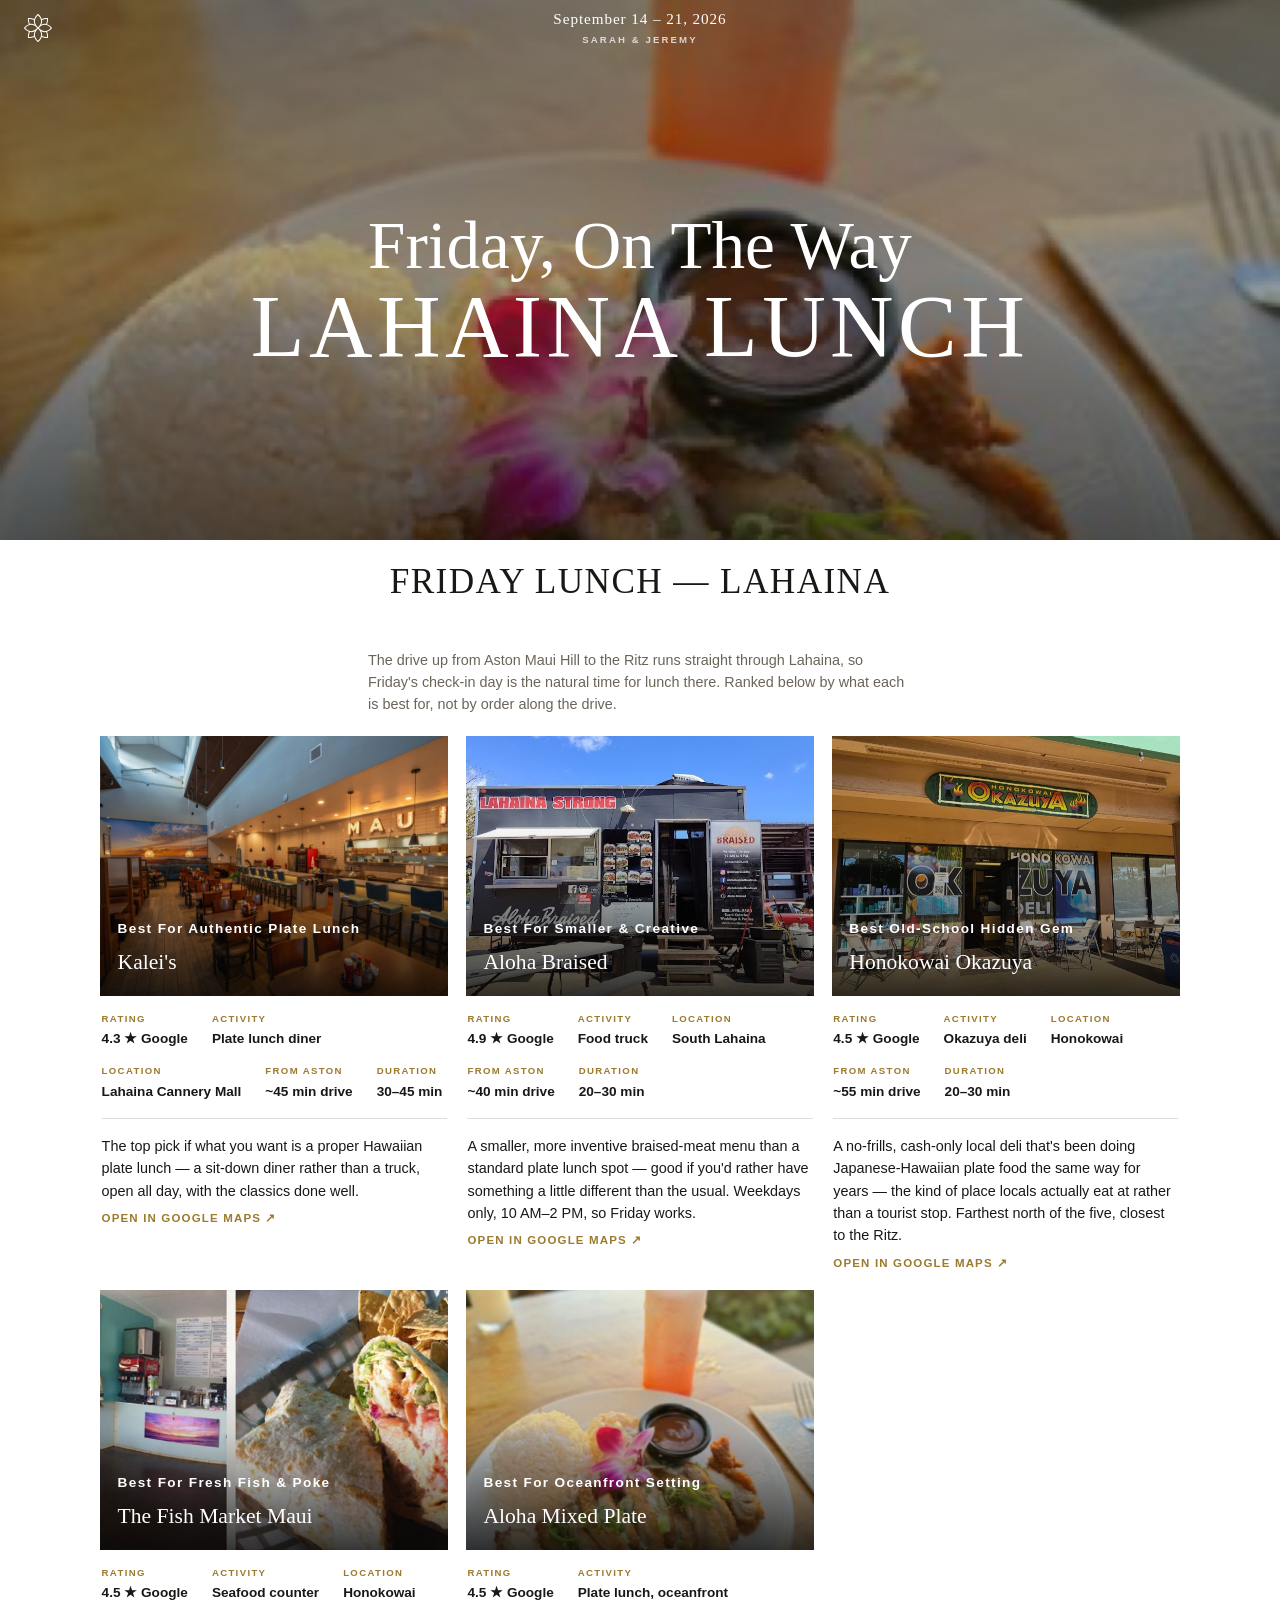
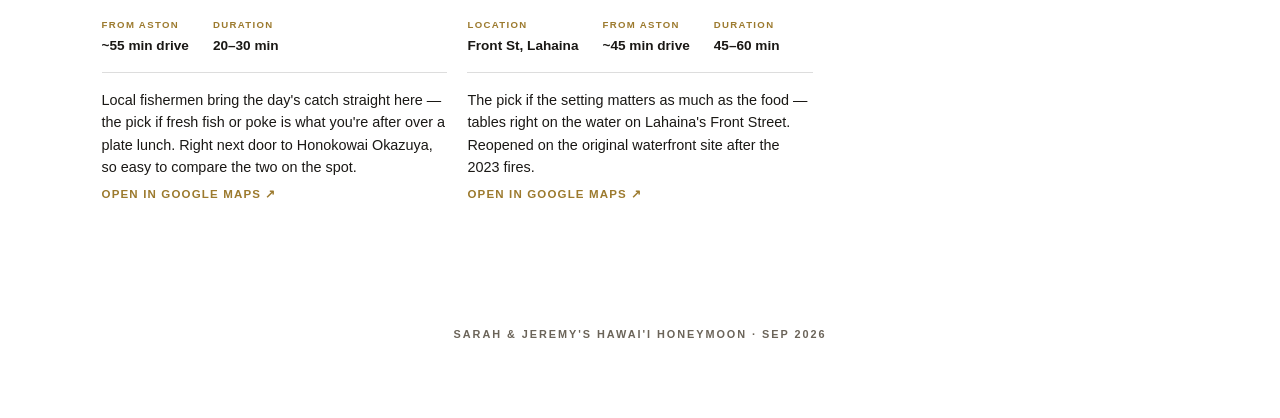
==== lahaina.html @ 20b5ded7 "Move Kapalua to the last nav menu position" ====
<!DOCTYPE html>
<html lang="en">
<head>
<meta charset="UTF-8">
<meta name="viewport" content="width=device-width, initial-scale=1.0">
<title>Friday Lunch — Lahaina — Sarah &amp; Jeremy's Honeymoon</title>
<link rel="stylesheet" href="style.css">
</head>
<body>

<a class="skip-link" href="#lahaina-lunch">Skip to lunch options</a>

<header class="site-nav" id="site-nav">
  <div class="nav-inner">
    <button class="nav-menu-toggle" id="menu-toggle" aria-label="Open menu" aria-expanded="false" aria-controls="site-menu">
      <svg class="nav-flower-icon" viewBox="0 0 80 80" width="28" height="28" aria-hidden="true" focusable="false">
        <path fill="currentColor" d="M14.15 50.69C10.48 58.26 11.25 67.01 11.29 67.4C11.35 68.08 11.9 68.63 12.58 68.69C12.7 68.7 13.61 68.78 15.04 68.78C18.25 68.78 24.05 68.35 29.29 65.81C32.03 73.73 38.73 79.36 39.08 79.66C39.34 79.88 39.67 79.99 39.99 79.99C40.31 79.99 40.64 79.88 40.9 79.66C41.25 79.37 47.95 73.73 50.69 65.81C55.93 68.35 61.73 68.78 64.94 68.78C66.36 68.78 67.28 68.7 67.4 68.69C68.09 68.63 68.63 68.08 68.69 67.4C68.73 67.01 69.5 58.26 65.83 50.69C73.73 47.94 79.36 41.26 79.66 40.91C80.1 40.38 80.1 39.61 79.66 39.08C79.37 38.72 73.74 32.04 65.83 29.3C69.49 21.73 68.73 12.98 68.69 12.59C68.63 11.91 68.08 11.36 67.4 11.3C67.01 11.27 58.26 10.5 50.69 14.16C47.94 6.25 41.26 0.63 40.91 0.33C40.38 -0.11 39.61 -0.11 39.08 0.33C38.73 0.62 32.04 6.25 29.3 14.16C21.73 10.5 12.98 11.26 12.59 11.3C11.9 11.36 11.36 11.91 11.3 12.59C11.26 12.98 10.49 21.73 14.16 29.3C6.26 32.05 0.63 38.73 0.33 39.08C-0.11 39.61 -0.11 40.38 0.33 40.91C0.61 41.26 6.24 47.94 14.15 50.69ZM28.12 59.27C28.12 60.55 28.27 61.8 28.52 63.02C23.14 65.8 16.72 65.97 14.08 65.9C14.01 63.26 14.18 56.86 16.97 51.47C18.18 51.72 19.43 51.87 20.71 51.87C24.44 51.87 27.89 50.7 30.87 49.13C29.29 52.09 28.12 55.55 28.12 59.27ZM39.99 76.62C37.53 74.28 30.98 67.3 30.98 59.27C30.98 53.17 34.76 47.67 37.65 44.36C38.62 43.5 39.41 42.72 39.98 42.12C40.55 42.72 41.35 43.5 42.31 44.36C45.2 47.67 48.98 53.16 48.98 59.27C49 67.3 42.45 74.29 39.99 76.62ZM65.9 65.9C63.27 65.97 56.85 65.79 51.47 63.02C51.72 61.81 51.87 60.56 51.87 59.27C51.87 55.54 50.7 52.09 49.13 49.12C52.11 50.69 55.56 51.86 59.28 51.86C60.56 51.86 61.81 51.71 63.02 51.46C65.79 56.85 65.97 63.26 65.9 65.9ZM76.62 39.99C74.28 42.45 67.3 49 59.27 49C53.17 49 47.67 45.22 44.36 42.32C43.51 41.36 42.73 40.56 42.12 39.99C42.72 39.42 43.5 38.62 44.36 37.66C47.67 34.77 53.17 30.98 59.27 30.98C67.31 30.98 74.29 37.53 76.62 39.99ZM51.86 20.71C51.86 19.43 51.71 18.18 51.46 16.97C56.84 14.19 63.26 14.02 65.89 14.09C65.96 16.73 65.78 23.14 63.01 28.52C61.8 28.27 60.55 28.12 59.27 28.12C55.54 28.12 52.09 29.29 49.12 30.86C50.69 27.88 51.86 24.43 51.86 20.71ZM39.99 3.36C42.45 5.7 49 12.68 49 20.71C49 26.81 45.22 32.3 42.33 35.62C41.36 36.48 40.57 37.26 40 37.86C39.43 37.26 38.63 36.48 37.67 35.62C34.78 32.31 31 26.82 31 20.71C30.98 12.67 37.53 5.69 39.99 3.36ZM14.08 14.08C16.73 14.01 23.13 14.19 28.51 16.96C28.26 18.17 28.11 19.42 28.11 20.7C28.11 24.43 29.28 27.88 30.85 30.85C27.87 29.28 24.42 28.11 20.69 28.11C19.41 28.11 18.16 28.26 16.95 28.51C14.19 23.13 14.01 16.72 14.08 14.08ZM20.71 30.98C26.81 30.98 32.31 34.76 35.62 37.65C36.48 38.62 37.26 39.41 37.86 39.98C37.25 40.56 36.46 41.37 35.59 42.35C32.28 45.24 26.81 48.99 20.71 48.99C12.68 48.99 5.69 42.44 3.36 39.98C5.69 37.53 12.67 30.98 20.71 30.98Z"/>
      </svg>
    </button>
    <a class="nav-wordmark" href="#top">
      <span class="nav-wordmark-full">
        <span class="nav-wordmark-top">September 14 – 21, 2026</span>
        <span class="nav-wordmark-bottom">Sarah &amp; Jeremy</span>
      </span>
      <span class="nav-wordmark-compact">S &amp; J</span>
    </a>
  </div>
</header>

<div class="site-menu" id="site-menu" aria-hidden="true">
  <button class="site-menu-close" id="menu-close" aria-label="Close menu">&times;</button>
  <nav class="site-menu-list">
    <a href="index.html">Itinerary</a>
    <a href="volcanoes.html">Hawaiʻi Volcanoes</a>
    <a href="maui.html">South Maui</a>
    <a href="lahaina.html" class="is-current">Lahaina Lunch</a>
    <a href="ritz.html">Kapalua</a>
  </nav>
</div>

<section class="page-hero bg-food-alohamixedplate" id="top">
  <div class="page-hero-content">
    <p class="hero-subtitle">Friday, On The Way</p>
    <h1 class="hero-title">Lahaina Lunch</h1>
  </div>
</section>

<main class="timeline">

  <section id="lahaina-lunch">
    <h2 class="section-title">Friday Lunch — Lahaina</h2>
    <p class="map-note">The drive up from Aston Maui Hill to the Ritz runs straight through Lahaina, so Friday's check-in day is the natural time for lunch there. Ranked below by what each is best for, not by order along the drive.</p>

    <div class="events">

      <article class="event">
        <div class="event-photo bg-food-kaleis">
          <span class="event-time">Best For Authentic Plate Lunch</span>
          <h3>Kalei's</h3>
        </div>
        <div class="event-details">
          <div class="event-specs">
            <div class="event-spec"><span class="event-spec-label">Rating</span><span class="event-spec-value">4.3 ★ Google</span></div>
            <div class="event-spec"><span class="event-spec-label">Activity</span><span class="event-spec-value">Plate lunch diner</span></div>
            <div class="event-spec"><span class="event-spec-label">Location</span><span class="event-spec-value">Lahaina Cannery Mall</span></div>
            <div class="event-spec"><span class="event-spec-label">From Aston</span><span class="event-spec-value">~45 min drive</span></div>
            <div class="event-spec"><span class="event-spec-label">Duration</span><span class="event-spec-value">30–45 min</span></div>
          </div>
          <p class="meta">The top pick if what you want is a proper Hawaiian plate lunch — a sit-down diner rather than a truck, open all day, with the classics done well.</p>
          <a class="map-link" href="https://www.google.com/maps/search/?api=1&query=Kalei%27s+Lahaina+Cannery+Mall" target="_blank" rel="noopener">Open in Google Maps ↗</a>
        </div>
      </article>

      <article class="event">
        <div class="event-photo bg-food-alohabraised">
          <span class="event-time">Best For Smaller &amp; Creative</span>
          <h3>Aloha Braised</h3>
        </div>
        <div class="event-details">
          <div class="event-specs">
            <div class="event-spec"><span class="event-spec-label">Rating</span><span class="event-spec-value">4.9 ★ Google</span></div>
            <div class="event-spec"><span class="event-spec-label">Activity</span><span class="event-spec-value">Food truck</span></div>
            <div class="event-spec"><span class="event-spec-label">Location</span><span class="event-spec-value">South Lahaina</span></div>
            <div class="event-spec"><span class="event-spec-label">From Aston</span><span class="event-spec-value">~40 min drive</span></div>
            <div class="event-spec"><span class="event-spec-label">Duration</span><span class="event-spec-value">20–30 min</span></div>
          </div>
          <p class="meta">A smaller, more inventive braised-meat menu than a standard plate lunch spot — good if you'd rather have something a little different than the usual. Weekdays only, 10 AM–2 PM, so Friday works.</p>
          <a class="map-link" href="https://www.google.com/maps/search/?api=1&query=Aloha+Braised+Food+Truck+Lahaina" target="_blank" rel="noopener">Open in Google Maps ↗</a>
        </div>
      </article>

      <article class="event">
        <div class="event-photo bg-food-okazuya">
          <span class="event-time">Best Old-School Hidden Gem</span>
          <h3>Honokowai Okazuya</h3>
        </div>
        <div class="event-details">
          <div class="event-specs">
            <div class="event-spec"><span class="event-spec-label">Rating</span><span class="event-spec-value">4.5 ★ Google</span></div>
            <div class="event-spec"><span class="event-spec-label">Activity</span><span class="event-spec-value">Okazuya deli</span></div>
            <div class="event-spec"><span class="event-spec-label">Location</span><span class="event-spec-value">Honokowai</span></div>
            <div class="event-spec"><span class="event-spec-label">From Aston</span><span class="event-spec-value">~55 min drive</span></div>
            <div class="event-spec"><span class="event-spec-label">Duration</span><span class="event-spec-value">20–30 min</span></div>
          </div>
          <p class="meta">A no-frills, cash-only local deli that's been doing Japanese-Hawaiian plate food the same way for years — the kind of place locals actually eat at rather than a tourist stop. Farthest north of the five, closest to the Ritz.</p>
          <a class="map-link" href="https://www.google.com/maps/search/?api=1&query=Honokowai+Okazuya+Deli" target="_blank" rel="noopener">Open in Google Maps ↗</a>
        </div>
      </article>

      <article class="event">
        <div class="event-photo bg-food-fishmarketmaui">
          <span class="event-time">Best For Fresh Fish &amp; Poke</span>
          <h3>The Fish Market Maui</h3>
        </div>
        <div class="event-details">
          <div class="event-specs">
            <div class="event-spec"><span class="event-spec-label">Rating</span><span class="event-spec-value">4.5 ★ Google</span></div>
            <div class="event-spec"><span class="event-spec-label">Activity</span><span class="event-spec-value">Seafood counter</span></div>
            <div class="event-spec"><span class="event-spec-label">Location</span><span class="event-spec-value">Honokowai</span></div>
            <div class="event-spec"><span class="event-spec-label">From Aston</span><span class="event-spec-value">~55 min drive</span></div>
            <div class="event-spec"><span class="event-spec-label">Duration</span><span class="event-spec-value">20–30 min</span></div>
          </div>
          <p class="meta">Local fishermen bring the day's catch straight here — the pick if fresh fish or poke is what you're after over a plate lunch. Right next door to Honokowai Okazuya, so easy to compare the two on the spot.</p>
          <a class="map-link" href="https://www.google.com/maps/search/?api=1&query=The+Fish+Market+Maui+Honokowai" target="_blank" rel="noopener">Open in Google Maps ↗</a>
        </div>
      </article>

      <article class="event">
        <div class="event-photo bg-food-alohamixedplate">
          <span class="event-time">Best For Oceanfront Setting</span>
          <h3>Aloha Mixed Plate</h3>
        </div>
        <div class="event-details">
          <div class="event-specs">
            <div class="event-spec"><span class="event-spec-label">Rating</span><span class="event-spec-value">4.5 ★ Google</span></div>
            <div class="event-spec"><span class="event-spec-label">Activity</span><span class="event-spec-value">Plate lunch, oceanfront</span></div>
            <div class="event-spec"><span class="event-spec-label">Location</span><span class="event-spec-value">Front St, Lahaina</span></div>
            <div class="event-spec"><span class="event-spec-label">From Aston</span><span class="event-spec-value">~45 min drive</span></div>
            <div class="event-spec"><span class="event-spec-label">Duration</span><span class="event-spec-value">45–60 min</span></div>
          </div>
          <p class="meta">The pick if the setting matters as much as the food — tables right on the water on Lahaina's Front Street. Reopened on the original waterfront site after the 2023 fires.</p>
          <a class="map-link" href="https://www.google.com/maps/search/?api=1&query=Aloha+Mixed+Plate+Lahaina" target="_blank" rel="noopener">Open in Google Maps ↗</a>
        </div>
      </article>

    </div>
  </section>

</main>

<footer>
  <p>Sarah &amp; Jeremy's Hawai'i honeymoon · Sep 2026</p>
</footer>

<script>
(function () {
  var toggle = document.getElementById('menu-toggle');
  var menu = document.getElementById('site-menu');
  var closeBtn = document.getElementById('menu-close');
  if (!toggle || !menu) return;

  function openMenu() {
    menu.classList.add('is-open');
    menu.setAttribute('aria-hidden', 'false');
    toggle.setAttribute('aria-expanded', 'true');
  }
  function closeMenu() {
    menu.classList.remove('is-open');
    menu.setAttribute('aria-hidden', 'true');
    toggle.setAttribute('aria-expanded', 'false');
  }

  toggle.addEventListener('click', openMenu);
  if (closeBtn) closeBtn.addEventListener('click', closeMenu);
  menu.addEventListener('click', function (e) {
    if (e.target === menu) closeMenu();
  });
  document.addEventListener('keydown', function (e) {
    if (e.key === 'Escape') closeMenu();
  });
})();
</script>

<script>
(function () {
  var nav = document.getElementById('site-nav');
  if (!nav) return;
  var ticking = false;

  function update() {
    nav.classList.toggle('is-scrolled', window.scrollY > 80);
    ticking = false;
  }

  window.addEventListener('scroll', function () {
    if (!ticking) {
      requestAnimationFrame(update);
      ticking = true;
    }
  }, { passive: true });

  update();
})();
</script>

</body>
</html>
---- style.css ----
:root {
  --gold: #9c7a2e;
  --gold-bright: #e8c774;
  --sand: #ffffff;
  --sand-deep: #f6f4ef;
  --ink: #1a1815;
  --muted: #6b6459;
  --line: rgba(20, 18, 15, 0.14);
  --font-display: "Playfair Display", "Iowan Old Style", Palatino, Georgia, serif;
  --font-script: "Pinyon Script", "Brush Script MT", cursive;
  --font-body: "Nunito Sans", -apple-system, "Segoe UI", Helvetica, Arial, sans-serif;
}

@font-face {
  font-family: "Playfair Display";
  font-weight: 400;
  font-style: normal;
  font-display: swap;
  src: url("fonts/playfair-400.woff2") format("woff2");
}

@font-face {
  font-family: "Pinyon Script";
  font-weight: 400;
  font-style: normal;
  font-display: swap;
  src: url("fonts/pinyon-script.woff2") format("woff2");
}

@font-face {
  font-family: "Nunito Sans";
  font-weight: 200 900;
  font-style: normal;
  font-display: swap;
  src: url("fonts/nunitosans-variable.woff2") format("woff2");
}

* { box-sizing: border-box; }
html { scroll-behavior: smooth; }

body {
  margin: 0;
  overflow-x: hidden;
  background: var(--sand);
  color: var(--ink);
  font-family: var(--font-body);
  line-height: 1.5;
}

@media (prefers-reduced-motion: reduce) {
  html { scroll-behavior: auto; }
}

a { color: inherit; }

.skip-link {
  position: absolute;
  left: -999px;
  top: 0;
  background: var(--ink);
  color: var(--sand);
  padding: 0.6rem 1rem;
  border-radius: 0 0 8px 0;
  z-index: 100;
}
.skip-link:focus { left: 0; }

a:focus-visible, button:focus-visible {
  outline: 2px solid var(--gold);
  outline-offset: 2px;
}

/* ---------- Nav ---------- */

.site-nav {
  position: fixed;
  top: 0;
  left: 0;
  right: 0;
  z-index: 30;
  background: transparent;
  pointer-events: none;
  transition: background 0.35s ease, box-shadow 0.35s ease;
}

.site-nav.is-scrolled {
  background: var(--sand);
  box-shadow: 0 1px 0 var(--line);
}

.nav-inner {
  position: relative;
  width: 100%;
  min-height: 3.5rem;
  padding: 0.65rem 1.25rem;
}

.nav-menu-toggle {
  position: absolute;
  top: 50%;
  left: 1.25rem;
  transform: translateY(-50%);
  pointer-events: auto;
  background: none;
  border: none;
  padding: 0.5rem 0.25rem;
  cursor: pointer;
  display: flex;
  flex-direction: column;
  align-items: center;
  gap: 0.2rem;
}

.nav-flower-icon {
  display: block;
  color: #fff;
  transition: color 0.35s ease;
}

.site-nav.is-scrolled .nav-flower-icon {
  color: var(--ink);
}

.nav-wordmark {
  position: absolute;
  top: 50%;
  left: 50%;
  transform: translate(-50%, -50%);
  pointer-events: auto;
  text-decoration: none;
  color: #fff;
  text-align: center;
}

.nav-wordmark-full {
  display: flex;
  flex-direction: column;
  align-items: center;
  transition: opacity 0.35s ease;
}

.nav-wordmark-top {
  font-family: var(--font-display);
  font-size: 0.95rem;
  letter-spacing: 0.06em;
}

.nav-wordmark-bottom {
  margin-top: 0.15rem;
  font-size: 0.6rem;
  font-weight: 700;
  letter-spacing: 0.22em;
  text-transform: uppercase;
  color: rgba(255,255,255,0.75);
}

.nav-wordmark-compact {
  position: absolute;
  inset: 0;
  display: flex;
  align-items: center;
  justify-content: center;
  font-family: var(--font-display);
  font-size: 1.2rem;
  letter-spacing: 0.12em;
  color: var(--ink);
  opacity: 0;
  transition: opacity 0.35s ease;
}

.site-nav.is-scrolled .nav-wordmark-full { opacity: 0; }
.site-nav.is-scrolled .nav-wordmark-compact { opacity: 1; }

.day-nav {
  display: flex;
  justify-content: center;
  overflow-x: auto;
  scrollbar-width: none;
  max-width: 100%;
  margin: 0 0 2.5rem;
}
.day-nav::-webkit-scrollbar { display: none; }

.day-nav a {
  flex: none;
  padding: 0 1.25rem;
  color: var(--muted);
  font-size: 0.7rem;
  font-weight: 700;
  letter-spacing: 0.16em;
  text-transform: uppercase;
  text-decoration: none;
  white-space: nowrap;
  transition: color 0.2s ease;
}
.day-nav a:first-child { padding-left: 0; }
.day-nav a:not(:first-child) { border-left: 1px solid var(--line); }
.day-nav a:hover { color: var(--gold); }

@media (max-width: 560px) {
  .nav-inner { padding: 0.85rem 1rem; }
}

/* ---------- Site menu ---------- */

.site-menu {
  position: fixed;
  inset: 0;
  z-index: 50;
  display: flex;
  align-items: center;
  justify-content: center;
  background: rgba(5, 5, 5, 0.97);
  opacity: 0;
  pointer-events: none;
  transition: opacity 0.3s ease;
}

.site-menu.is-open {
  opacity: 1;
  pointer-events: auto;
}

.site-menu-close {
  position: absolute;
  top: 1.5rem;
  right: 1.5rem;
  background: none;
  border: none;
  color: #fff;
  font-size: 1.8rem;
  line-height: 1;
  cursor: pointer;
  padding: 0.5rem;
}

.site-menu-list {
  display: flex;
  flex-direction: column;
  align-items: center;
  gap: 1.75rem;
}

.site-menu-list a {
  font-family: var(--font-display);
  font-weight: 400;
  font-size: clamp(2rem, 6vw, 3.5rem);
  text-transform: uppercase;
  letter-spacing: 0.04em;
  color: #fff;
  text-decoration: none;
  opacity: 0.55;
  transition: opacity 0.2s ease, color 0.2s ease;
}

.site-menu-list a:hover,
.site-menu-list a.is-current {
  opacity: 1;
  color: var(--gold-bright);
}

/* ---------- Hero ---------- */

.hero {
  position: relative;
  height: 100svh;
  min-height: 560px;
  overflow: hidden;
  display: flex;
  align-items: center;
}

.hero::after {
  content: "";
  position: absolute;
  inset: 0;
  background: linear-gradient(180deg, rgba(5, 5, 5, 0.6) 0%, rgba(5, 5, 5, 0.4) 35%, rgba(5, 5, 5, 0.45) 70%, rgba(5, 5, 5, 0.7) 100%);
}

.hero-slide {
  position: absolute;
  inset: -4%;
  background-size: cover;
  background-position: center 62%;
  opacity: 0;
  animation-duration: 32s;
  animation-iteration-count: infinite;
  animation-timing-function: ease-in-out;
}

.hero-slide:nth-of-type(1) { animation-name: pan-horizontal; animation-delay: 0s; }
.hero-slide:nth-of-type(2) { animation-name: pan-vertical; animation-delay: 8s; }
.hero-slide:nth-of-type(3) { animation-name: pan-horizontal-reverse; animation-delay: 16s; }
.hero-slide:nth-of-type(4) { animation-name: pan-zoom; animation-delay: 24s; }

@keyframes pan-horizontal {
  0% { opacity: 0; transform: scale(1.12) translate(-2.5%, 0); }
  3% { opacity: 1; }
  22% { opacity: 1; transform: scale(1.22) translate(2.5%, 0); }
  25%, 100% { opacity: 0; transform: scale(1.22) translate(2.5%, 0); }
}

@keyframes pan-horizontal-reverse {
  0% { opacity: 0; transform: scale(1.12) translate(2.5%, 0); }
  3% { opacity: 1; }
  22% { opacity: 1; transform: scale(1.22) translate(-2.5%, 0); }
  25%, 100% { opacity: 0; transform: scale(1.22) translate(-2.5%, 0); }
}

@keyframes pan-vertical {
  0% { opacity: 0; transform: scale(1.12) translate(0, -2.5%); }
  3% { opacity: 1; }
  22% { opacity: 1; transform: scale(1.22) translate(0, 2.5%); }
  25%, 100% { opacity: 0; transform: scale(1.22) translate(0, 2.5%); }
}

@keyframes pan-zoom {
  0% { opacity: 0; transform: scale(1.05); }
  3% { opacity: 1; }
  22% { opacity: 1; transform: scale(1.24); }
  25%, 100% { opacity: 0; transform: scale(1.24); }
}

@media (prefers-reduced-motion: reduce) {
  .hero-slide { animation: none; opacity: 1; transform: none; }
  .hero-slide:not(:first-of-type) { display: none; }
}

.hero-content {
  position: relative;
  z-index: 1;
  width: 100%;
  max-width: 64rem;
  margin: 0 auto;
  padding: 6rem 2rem;
  display: flex;
  flex-direction: column;
  align-items: center;
  text-align: center;
  color: #fff;
}

.hero-subtitle {
  max-width: 100%;
  min-width: 0;
  margin: 0;
  font-family: var(--font-script);
  font-weight: 400;
  font-size: clamp(2.6rem, 6vw, 4.2rem);
  line-height: 1;
  color: #fff;
}

.hero-title {
  max-width: 100%;
  min-width: 0;
  margin: 0 0 1.1rem;
  font-family: var(--font-display);
  font-weight: 400;
  font-size: clamp(2.8rem, 7.5vw, 5.5rem);
  line-height: 1.08;
  letter-spacing: 0.05em;
  text-transform: uppercase;
  text-wrap: balance;
}

.countdown {
  margin: 0;
  display: flex;
  flex-direction: column;
  align-items: center;
  gap: 0.6rem;
}


.countdown-value {
  font-family: var(--font-display);
  font-weight: 400;
  font-size: clamp(1.5rem, 3.2vw, 2rem);
  letter-spacing: 0.06em;
  font-variant-numeric: tabular-nums;
}

@media (max-width: 560px) {
  .hero-content { padding: 6.5rem 1.5rem; }
}

/* ---------- Timeline ---------- */

.timeline {
  max-width: 1120px;
  margin: 0 auto;
  padding: 1rem 1.25rem 4rem;
}

.section-title {
  font-family: var(--font-display);
  font-weight: 400;
  font-size: clamp(1.6rem, 3vw, 2.2rem);
  letter-spacing: 0.04em;
  text-transform: uppercase;
  color: var(--ink);
  margin: 0 0 2.5rem;
  text-align: center;
}

.group-title {
  font-family: var(--font-body);
  font-weight: 800;
  font-size: 0.85rem;
  letter-spacing: 0.14em;
  text-transform: uppercase;
  color: var(--gold);
  text-align: center;
  margin: 3rem 0 1.5rem;
}

.group-title:first-of-type { margin-top: 0.5rem; }

.day { margin-bottom: 2.75rem; scroll-margin-top: 5.5rem; }

.day-label {
  display: flex;
  align-items: baseline;
  justify-content: center;
  gap: 0.75rem;
  margin-bottom: 1.1rem;
}

.day-label .date {
  font-family: var(--font-display);
  font-weight: 400;
  font-size: 1.4rem;
  color: var(--ink);
}

.day-label .day-tag {
  font-size: 0.68rem;
  font-weight: 700;
  text-transform: uppercase;
  letter-spacing: 0.16em;
  color: var(--gold);
}

.events {
  display: grid;
  grid-template-columns: repeat(auto-fit, minmax(270px, 1fr));
  gap: 1.1rem;
}

.event {
  position: relative;
  display: flex;
  flex-direction: column;
}

#things .events { counter-reset: stop; }
#things .event { counter-increment: stop; }

.event-number {
  position: absolute;
  top: 0.9rem;
  left: 0.9rem;
  z-index: 2;
  width: 2.1rem;
  height: 2.1rem;
  display: flex;
  align-items: center;
  justify-content: center;
  font-family: var(--font-body);
  font-weight: 800;
  font-size: 0.95rem;
  line-height: 1;
  color: #fff;
  background: rgba(5, 5, 5, 0.75);
  border: 1px solid rgba(255,255,255,0.5);
  border-radius: 50%;
}
.event-number::before { content: counter(stop); }

.event-photo {
  position: relative;
  height: 260px;
  background-size: cover;
  background-position: center;
  display: flex;
  flex-direction: column;
  justify-content: flex-end;
  align-items: flex-start;
  padding: 1.1rem;
}

.event-photo::after {
  content: "";
  position: absolute;
  inset: 0;
  background: linear-gradient(to top, rgba(5,5,5,0.8) 0%, rgba(5,5,5,0.15) 45%, transparent 70%);
}

.event-photo .event-time {
  position: relative;
  z-index: 1;
  display: block;
  margin-bottom: 0.3rem;
  font-family: var(--font-body);
  font-weight: 700;
  font-size: 0.85rem;
  letter-spacing: 0.1em;
  font-variant-numeric: tabular-nums;
  color: #fff;
}

.event-photo h3 {
  position: relative;
  z-index: 1;
  margin: 0.1rem 0 0;
  color: #fff;
  font-family: var(--font-display);
  font-weight: 400;
  font-size: 1.35rem;
  text-wrap: balance;
}

.event-details {
  padding: 1rem 0.1rem 0;
}

.event-tag {
  display: block;
  margin-bottom: 0.5rem;
  color: var(--gold);
  font-size: 0.66rem;
  font-weight: 700;
  text-transform: uppercase;
  letter-spacing: 0.14em;
}

.event-specs {
  display: flex;
  flex-wrap: wrap;
  gap: 0.9rem 1.5rem;
  margin-bottom: 1rem;
  padding-bottom: 1rem;
  border-bottom: 1px solid var(--line);
}

.event-spec {
  display: flex;
  flex-direction: column;
  gap: 0.2rem;
}

.event-spec-label {
  font-size: 0.6rem;
  font-weight: 700;
  letter-spacing: 0.14em;
  text-transform: uppercase;
  color: var(--gold);
}

.event-spec-value {
  font-size: 0.85rem;
  font-weight: 600;
  color: var(--ink);
}

.event-details .meta {
  margin: 0 0 0.25rem;
  color: var(--ink);
  font-size: 0.9rem;
  line-height: 1.55;
}

footer {
  text-align: center;
  padding: 3rem 1.25rem 4rem;
  color: var(--muted);
  font-size: 0.68rem;
  font-weight: 700;
  letter-spacing: 0.18em;
  text-transform: uppercase;
}

/* ---------- Page hero (sub-pages) ---------- */

.page-hero {
  position: relative;
  height: 60vh;
  min-height: 420px;
  background-size: cover;
  background-position: center;
  display: flex;
  align-items: center;
  justify-content: center;
  overflow: hidden;
}

.page-hero::after {
  content: "";
  position: absolute;
  inset: 0;
  background: linear-gradient(180deg, rgba(5,5,5,0.45) 0%, rgba(5,5,5,0.35) 50%, rgba(5,5,5,0.65) 100%);
}

.page-hero-content {
  position: relative;
  z-index: 1;
  text-align: center;
  color: #fff;
  padding: 6rem 1.5rem 2rem;
}

/* ---------- Conditions ---------- */

.conditions { margin-bottom: 3.5rem; }

.conditions-card {
  max-width: 34rem;
  margin: 0 auto;
  border: 1px solid var(--line);
  padding: 2rem;
  text-align: center;
}

.conditions-status {
  display: block;
  font-family: var(--font-display);
  font-size: 1.4rem;
  margin-bottom: 0.5rem;
  color: var(--ink);
}

.conditions-status.status-green { color: #4f7a3d; }
.conditions-status.status-yellow { color: #9c7a2e; }
.conditions-status.status-orange { color: #b5560d; }
.conditions-status.status-red { color: #a5372f; }

.conditions-detail {
  margin: 0 0 1.25rem;
  color: var(--muted);
  font-size: 0.9rem;
  line-height: 1.55;
}

.conditions-link {
  display: block;
  width: fit-content;
  margin: 0 auto;
  color: var(--gold);
  font-size: 0.72rem;
  font-weight: 700;
  letter-spacing: 0.1em;
  text-transform: uppercase;
  text-decoration: none;
  border-bottom: 1px solid var(--gold);
  padding: 0.6rem 0.2rem;
}

.conditions-link + .conditions-link {
  margin-top: 0.4rem;
}

/* ---------- Map ---------- */

.volcano-map { margin-bottom: 3.5rem; text-align: center; }

.map-note {
  max-width: 34rem;
  margin: 0 auto 1.25rem;
  color: var(--muted);
  font-size: 0.9rem;
  line-height: 1.55;
}

.map-embed {
  width: 100%;
  height: 380px;
  border: 1px solid var(--line);
}
.map-embed iframe { width: 100%; height: 100%; border: 0; display: block; }

.map-link {
  display: block;
  margin-top: 0.5rem;
  color: var(--gold);
  font-size: 0.72rem;
  font-weight: 700;
  letter-spacing: 0.1em;
  text-transform: uppercase;
  text-decoration: none;
}
.map-link:hover { text-decoration: underline; }

.map-route-cta {
  display: inline-block;
  margin-top: 1.25rem;
  padding: 0.85rem 1.75rem;
  border: 1px solid var(--gold);
  color: var(--gold);
  font-size: 0.75rem;
  font-weight: 700;
  letter-spacing: 0.1em;
  text-transform: uppercase;
  text-decoration: none;
  transition: background 0.2s ease, color 0.2s ease;
}
.map-route-cta:hover { background: var(--gold); color: #fff; }

.bg-hero { background-image: url("photos/hero.jpg"); }
.bg-hero-cove { background-image: url("photos/hero-cove.jpg"); }
.bg-hero-lagoon { background-image: url("photos/hero-lagoon.jpg"); }
.bg-hero-lava { background-image: url("photos/hero-lava.jpg"); }
.bg-tilekona { background-image: url("photos/tilekona.jpg"); }
.bg-tilehome { background-image: url("photos/tilehome.jpg"); }
.bg-flight-depart { background-image: url("photos/flight-depart.jpg"); }
.bg-flight-interisland { background-image: url("photos/flight-interisland.jpg"); }
.bg-flight-coast { background-image: url("photos/flight-coast.jpg"); }
.bg-car-alamo { background-image: url("photos/car-alamo.jpg"); }
.bg-car-sixt { background-image: url("photos/car-sixt.jpg"); }
.bg-ritz-real { background-image: url("photos/ritz-real.jpg"); }
.bg-aston-real { background-image: url("photos/aston-real.jpg"); }
.bg-kalani-real { background-image: url("photos/kalani-real.jpg"); }
.bg-volc-halemaumau { background-image: url("photos/volc-halemaumau.jpg"); }
.bg-volc-kilaueaiki { background-image: url("photos/volc-kilaueaiki.jpg"); }
.bg-volc-lavatube { background-image: url("photos/volc-lavatube.jpg"); }
.bg-volc-chainofcraters { background-image: url("photos/volc-chainofcraters.jpg"); }
.bg-volc-maunaulu { background-image: url("photos/volc-maunaulu.jpg"); }
.bg-maui-wailea { background-image: url("photos/maui-wailea.jpg"); }
.bg-maui-bigbeach { background-image: url("photos/maui-bigbeach.jpg"); }
.bg-maui-laperouse { background-image: url("photos/maui-laperouse.jpg"); }
.bg-maui-ulua { background-image: url("photos/maui-ulua.jpg"); }
.bg-maui-ahihikinau { background-image: url("photos/maui-ahihikinau.jpg"); }
.bg-maui-haleakala { background-image: url("photos/maui-haleakala.jpg"); }
.bg-food-smfishco { background-image: url("photos/food-smfishco.jpg"); }
.bg-food-kinaole { background-image: url("photos/food-kinaole.jpg"); }
.bg-food-truckcourt { background-image: url("photos/food-truckcourt.jpg"); }
.bg-food-kaleis { background-image: url("photos/food-kaleis.jpg"); }
.bg-food-alohabraised { background-image: url("photos/food-alohabraised.jpg"); }
.bg-food-okazuya { background-image: url("photos/food-okazuya.jpg"); }
.bg-food-fishmarketmaui { background-image: url("photos/food-fishmarketmaui.jpg"); }
.bg-food-alohamixedplate { background-image: url("photos/food-alohamixedplate.jpg"); }
.bg-food-paiafish { background-image: url("photos/food-paiafish.jpg"); }
.bg-food-foodland { background-image: url("photos/food-foodland.jpg"); }
.bg-maui-turtle { background-image: url("photos/maui-turtle.jpg"); }
.bg-dive-scuba { background-image: url("photos/dive-scuba.jpg"); }
.bg-volc-holeiarch { background-image: url("photos/volc-holeiarch.jpg"); }
.bg-kaimu-beach { background-image: url("photos/kaimu-beach.jpg"); }
.bg-kaimu-korner { background-image: url("photos/kaimu-korner.jpg"); }
.bg-kalapana-smoothie { background-image: url("photos/kalapana-smoothie.jpg"); }
.bg-puna-poke { background-image: url("photos/puna-poke.jpg"); }
.bg-pahoa-fresh-fish { background-image: url("photos/pahoa-fresh-fish.jpg"); }
.bg-malama-market { background-image: url("photos/malama-market.jpg"); }
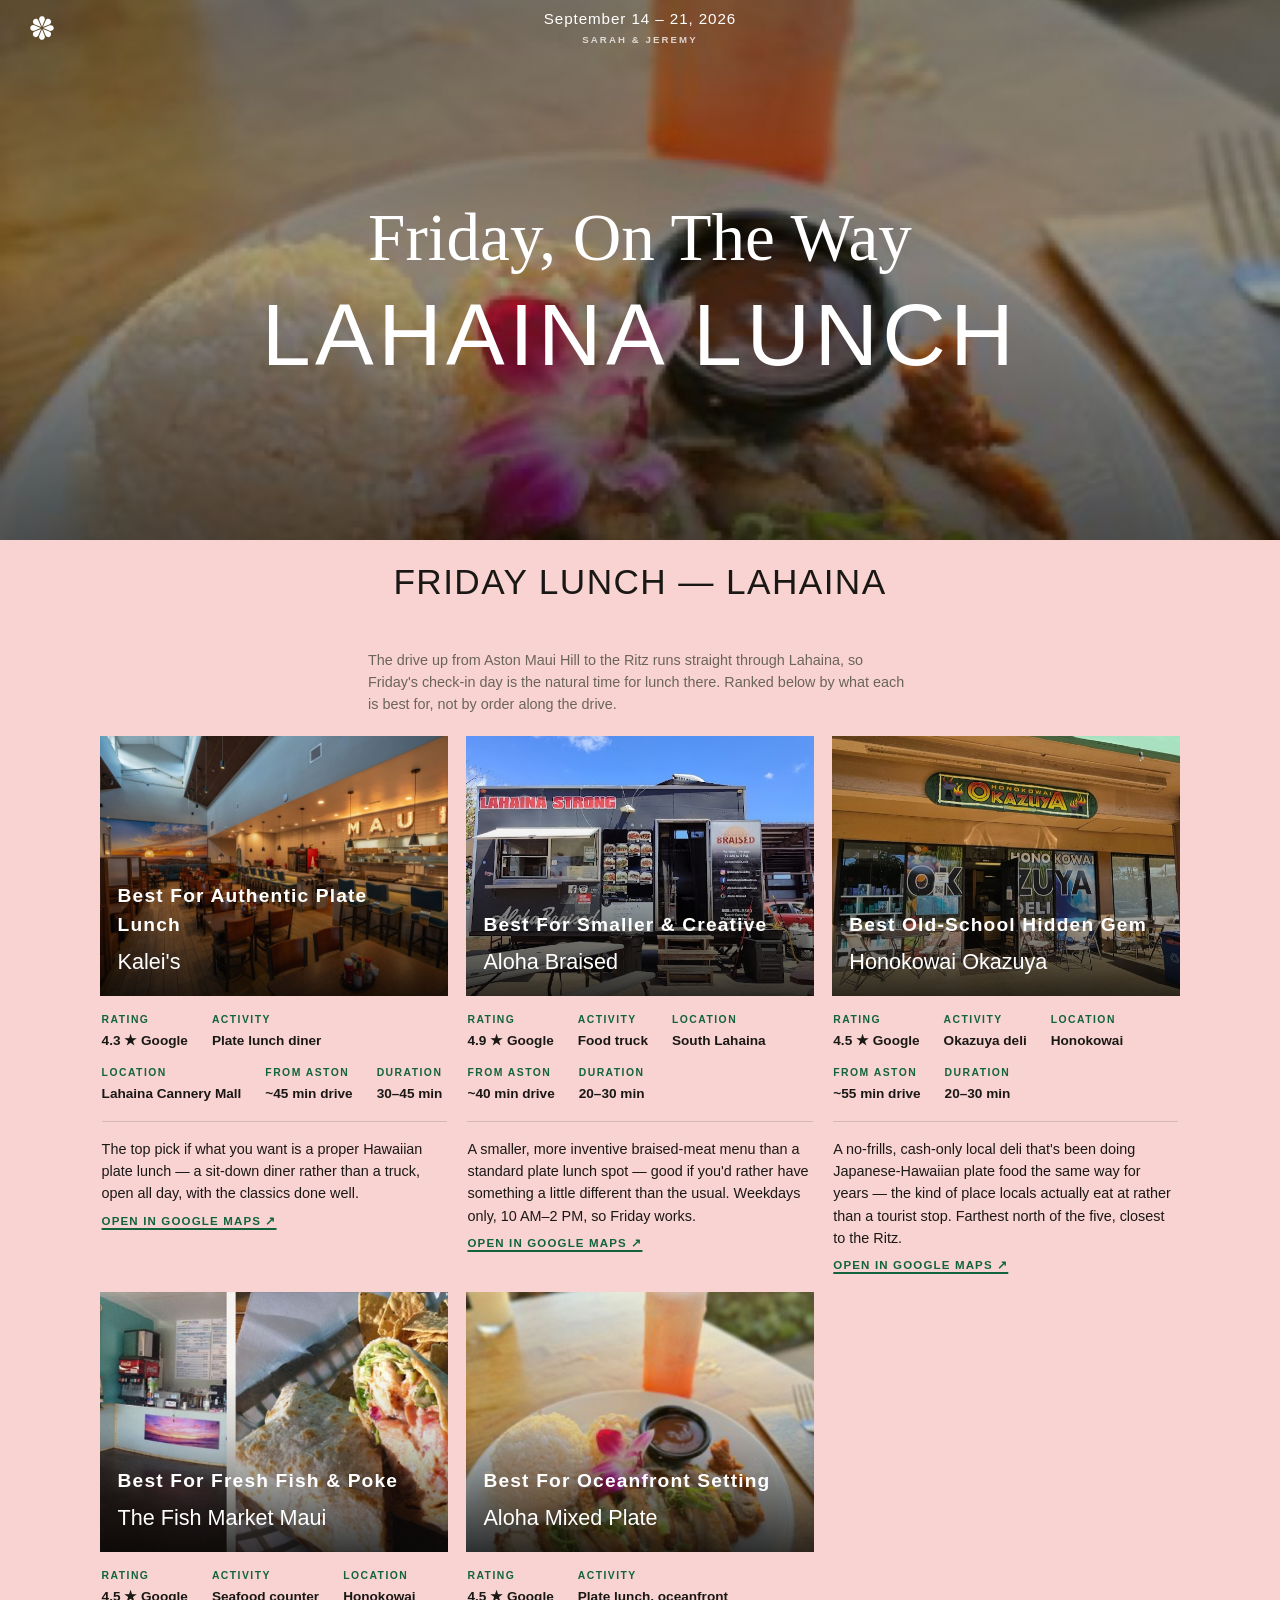
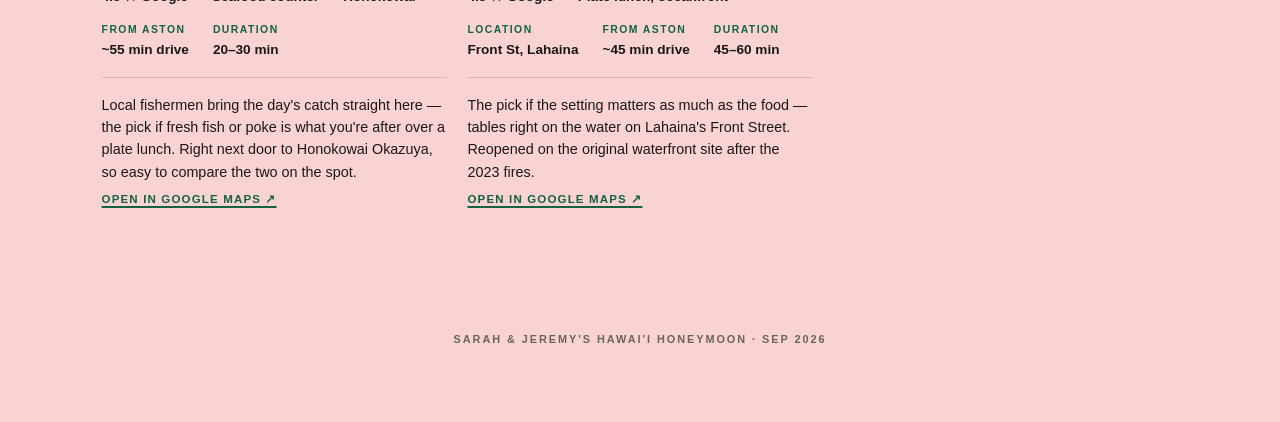
==== commit e39aab19: "Swap nav icon for the Noun Project flower icon" ====
--- a/lahaina.html
+++ b/lahaina.html
@@ -2,8 +2,11 @@
 <html lang="en">
 <head>
 <meta charset="UTF-8">
-<meta name="viewport" content="width=device-width, initial-scale=1.0">
+<meta name="viewport" content="width=device-width, initial-scale=1.0, viewport-fit=cover">
 <title>Friday Lunch — Lahaina — Sarah &amp; Jeremy's Honeymoon</title>
+<link rel="apple-touch-icon" href="apple-touch-icon.png">
+<link rel="icon" href="apple-touch-icon.png">
+<meta name="apple-mobile-web-app-title" content="Honeymoon">
 <link rel="stylesheet" href="style.css">
 </head>
 <body>
@@ -13,8 +16,17 @@
 <header class="site-nav" id="site-nav">
   <div class="nav-inner">
     <button class="nav-menu-toggle" id="menu-toggle" aria-label="Open menu" aria-expanded="false" aria-controls="site-menu">
-      <svg class="nav-flower-icon" viewBox="0 0 80 80" width="28" height="28" aria-hidden="true" focusable="false">
-        <path fill="currentColor" d="M14.15 50.69C10.48 58.26 11.25 67.01 11.29 67.4C11.35 68.08 11.9 68.63 12.58 68.69C12.7 68.7 13.61 68.78 15.04 68.78C18.25 68.78 24.05 68.35 29.29 65.81C32.03 73.73 38.73 79.36 39.08 79.66C39.34 79.88 39.67 79.99 39.99 79.99C40.31 79.99 40.64 79.88 40.9 79.66C41.25 79.37 47.95 73.73 50.69 65.81C55.93 68.35 61.73 68.78 64.94 68.78C66.36 68.78 67.28 68.7 67.4 68.69C68.09 68.63 68.63 68.08 68.69 67.4C68.73 67.01 69.5 58.26 65.83 50.69C73.73 47.94 79.36 41.26 79.66 40.91C80.1 40.38 80.1 39.61 79.66 39.08C79.37 38.72 73.74 32.04 65.83 29.3C69.49 21.73 68.73 12.98 68.69 12.59C68.63 11.91 68.08 11.36 67.4 11.3C67.01 11.27 58.26 10.5 50.69 14.16C47.94 6.25 41.26 0.63 40.91 0.33C40.38 -0.11 39.61 -0.11 39.08 0.33C38.73 0.62 32.04 6.25 29.3 14.16C21.73 10.5 12.98 11.26 12.59 11.3C11.9 11.36 11.36 11.91 11.3 12.59C11.26 12.98 10.49 21.73 14.16 29.3C6.26 32.05 0.63 38.73 0.33 39.08C-0.11 39.61 -0.11 40.38 0.33 40.91C0.61 41.26 6.24 47.94 14.15 50.69ZM28.12 59.27C28.12 60.55 28.27 61.8 28.52 63.02C23.14 65.8 16.72 65.97 14.08 65.9C14.01 63.26 14.18 56.86 16.97 51.47C18.18 51.72 19.43 51.87 20.71 51.87C24.44 51.87 27.89 50.7 30.87 49.13C29.29 52.09 28.12 55.55 28.12 59.27ZM39.99 76.62C37.53 74.28 30.98 67.3 30.98 59.27C30.98 53.17 34.76 47.67 37.65 44.36C38.62 43.5 39.41 42.72 39.98 42.12C40.55 42.72 41.35 43.5 42.31 44.36C45.2 47.67 48.98 53.16 48.98 59.27C49 67.3 42.45 74.29 39.99 76.62ZM65.9 65.9C63.27 65.97 56.85 65.79 51.47 63.02C51.72 61.81 51.87 60.56 51.87 59.27C51.87 55.54 50.7 52.09 49.13 49.12C52.11 50.69 55.56 51.86 59.28 51.86C60.56 51.86 61.81 51.71 63.02 51.46C65.79 56.85 65.97 63.26 65.9 65.9ZM76.62 39.99C74.28 42.45 67.3 49 59.27 49C53.17 49 47.67 45.22 44.36 42.32C43.51 41.36 42.73 40.56 42.12 39.99C42.72 39.42 43.5 38.62 44.36 37.66C47.67 34.77 53.17 30.98 59.27 30.98C67.31 30.98 74.29 37.53 76.62 39.99ZM51.86 20.71C51.86 19.43 51.71 18.18 51.46 16.97C56.84 14.19 63.26 14.02 65.89 14.09C65.96 16.73 65.78 23.14 63.01 28.52C61.8 28.27 60.55 28.12 59.27 28.12C55.54 28.12 52.09 29.29 49.12 30.86C50.69 27.88 51.86 24.43 51.86 20.71ZM39.99 3.36C42.45 5.7 49 12.68 49 20.71C49 26.81 45.22 32.3 42.33 35.62C41.36 36.48 40.57 37.26 40 37.86C39.43 37.26 38.63 36.48 37.67 35.62C34.78 32.31 31 26.82 31 20.71C30.98 12.67 37.53 5.69 39.99 3.36ZM14.08 14.08C16.73 14.01 23.13 14.19 28.51 16.96C28.26 18.17 28.11 19.42 28.11 20.7C28.11 24.43 29.28 27.88 30.85 30.85C27.87 29.28 24.42 28.11 20.69 28.11C19.41 28.11 18.16 28.26 16.95 28.51C14.19 23.13 14.01 16.72 14.08 14.08ZM20.71 30.98C26.81 30.98 32.31 34.76 35.62 37.65C36.48 38.62 37.26 39.41 37.86 39.98C37.25 40.56 36.46 41.37 35.59 42.35C32.28 45.24 26.81 48.99 20.71 48.99C12.68 48.99 5.69 42.44 3.36 39.98C5.69 37.53 12.67 30.98 20.71 30.98Z"/>
+      <svg class="nav-flower-icon" viewBox="0 0 100 100" width="28" height="28" aria-hidden="true" focusable="false">
+        <g fill="currentColor">
+          <path d="M23.8309326,37.2197571l23.0420532,9.6327515l-9.4787598-23.097168   c-2.7919312-6.8032227-11.633667-8.7077026-16.8599243-3.5341797c-0.0755615,0.0748291-0.1508789,0.1499023-0.2258301,0.2252808   C15.1661987,25.6155701,17.1038208,34.4075012,23.8309326,37.2197571z"/>
+          <path d="M23.7550659,62.6055603c-6.8031616,2.7919312-8.7077026,11.633606-3.5342407,16.8598633   c0.0749512,0.0756836,0.1500854,0.151062,0.2255249,0.2261353c5.1691284,5.142334,13.9610596,3.2047119,16.7733765-3.5224609   l9.6329346-23.0424805L23.7550659,62.6055603z"/>
+          <path d="M22.4661255,59.4639587l23.09729-9.4788208l-23.0422363-9.6327515   c-6.7270508-2.8123169-14.34552,1.9845581-14.4122314,9.2755737c-0.0009766,0.1063232-0.0015259,0.2127686-0.00177,0.3191528   C8.0963745,57.3009338,15.6629028,62.2559509,22.4661255,59.4639587z"/>
+          <path d="M50.0145264,45.5632629l9.6326904-23.0420532c2.8123169-6.7271729-1.9846802-14.3455811-9.2756958-14.4122314   c-0.1063232-0.0009766-0.2126465-0.0015259-0.3190308-0.00177c-7.3538208-0.0107422-12.3087769,7.5557251-9.5167847,14.3589478   L50.0145264,45.5632629z"/>
+          <path d="M77.5338745,40.5353699l-23.0974731,9.4790039l23.0424194,9.6328735   c6.7271729,2.8122559,14.3456421-1.9847412,14.4122314-9.2757568c0.0010376-0.1063843,0.0015869-0.2128296,0.00177-0.3193359   C91.9035645,42.6983337,84.3370972,37.7434998,77.5338745,40.5353699z"/>
+          <path d="M49.9852905,54.4362488l-9.6329956,23.0426025c-2.8123169,6.7271118,1.9846191,14.3455811,9.2756348,14.4122925   c0.1064453,0.0009766,0.2129517,0.0015259,0.319519,0.0016479c7.3538208,0.0109253,12.3088379-7.555603,9.5168457-14.3588257   L49.9852905,54.4362488z"/>
+          <path d="M76.2443848,37.3940125c6.8032837-2.7919922,8.7077637-11.6337891,3.5341797-16.8599243   c-0.0748901-0.0756836-0.1499634-0.151001-0.2253418-0.2259521c-5.1691895-5.1422119-13.9610596-3.2045288-16.7732544,3.522522   l-9.6328125,23.0422363L76.2443848,37.3940125z"/>
+          <path d="M76.1694336,62.7799377L53.12677,53.1469421l9.4790039,23.0977783   c2.7919922,6.8032227,11.633728,8.7077637,16.8599854,3.5341187c0.0756836-0.0748901,0.151062-0.1500854,0.2261963-0.2255859   C84.8341675,74.3840637,82.8964844,65.5922546,76.1694336,62.7799377z"/>
+        </g>
       </svg>
     </button>
     <a class="nav-wordmark" href="#top">
--- a/style.css
+++ b/style.css
@@ -1,42 +1,52 @@
 :root {
-  --gold: #9c7a2e;
-  --gold-bright: #e8c774;
-  --sand: #ffffff;
-  --sand-deep: #f6f4ef;
+  --gold: #12633e;
+  --gold-bright: #a4e87b;
+  --sand: #f8d3d2;
+  --sand-deep: #f0bfbe;
   --ink: #1a1815;
   --muted: #6b6459;
   --line: rgba(20, 18, 15, 0.14);
-  --font-display: "Playfair Display", "Iowan Old Style", Palatino, Georgia, serif;
-  --font-script: "Pinyon Script", "Brush Script MT", cursive;
-  --font-body: "Nunito Sans", -apple-system, "Segoe UI", Helvetica, Arial, sans-serif;
+  --font-display: "Fredoka", -apple-system, "Segoe UI", Helvetica, Arial, sans-serif;
+  --font-script: "Lobster", "Brush Script MT", cursive;
+  --font-script-alt: "Kaushan Script", "Brush Script MT", cursive;
+  --font-label: "Karla", -apple-system, "Segoe UI", Helvetica, Arial, sans-serif;
+  --font-body: "Karla", -apple-system, "Segoe UI", Helvetica, Arial, sans-serif;
 }
 
 @font-face {
-  font-family: "Playfair Display";
+  font-family: "Kaushan Script";
   font-weight: 400;
   font-style: normal;
   font-display: swap;
-  src: url("fonts/playfair-400.woff2") format("woff2");
+  src: url("fonts/kaushan-script.woff2") format("woff2");
 }
 
 @font-face {
-  font-family: "Pinyon Script";
+  font-family: "Lobster";
   font-weight: 400;
   font-style: normal;
   font-display: swap;
-  src: url("fonts/pinyon-script.woff2") format("woff2");
+  src: url("fonts/lobster.woff2") format("woff2");
 }
 
 @font-face {
-  font-family: "Nunito Sans";
-  font-weight: 200 900;
+  font-family: "Fredoka";
+  font-weight: 400 700;
   font-style: normal;
   font-display: swap;
-  src: url("fonts/nunitosans-variable.woff2") format("woff2");
+  src: url("fonts/fredoka-variable.woff2") format("woff2");
+}
+
+@font-face {
+  font-family: "Karla";
+  font-weight: 400 800;
+  font-style: normal;
+  font-display: swap;
+  src: url("fonts/karla-variable.woff2") format("woff2");
 }
 
 * { box-sizing: border-box; }
-html { scroll-behavior: smooth; }
+html { scroll-behavior: smooth; background: var(--sand); }
 
 body {
   margin: 0;
@@ -80,12 +90,6 @@
   z-index: 30;
   background: transparent;
   pointer-events: none;
-  transition: background 0.35s ease, box-shadow 0.35s ease;
-}
-
-.site-nav.is-scrolled {
-  background: var(--sand);
-  box-shadow: 0 1px 0 var(--line);
 }
 
 .nav-inner {
@@ -103,12 +107,13 @@
   pointer-events: auto;
   background: none;
   border: none;
-  padding: 0.5rem 0.25rem;
+  border-radius: 50%;
+  padding: 0.5rem;
   cursor: pointer;
   display: flex;
-  flex-direction: column;
-  align-items: center;
-  gap: 0.2rem;
+  align-items: center;
+  justify-content: center;
+  transition: background 0.35s ease, box-shadow 0.35s ease;
 }
 
 .nav-flower-icon {
@@ -160,42 +165,64 @@
   display: flex;
   align-items: center;
   justify-content: center;
-  font-family: var(--font-display);
-  font-size: 1.2rem;
-  letter-spacing: 0.12em;
+  font-family: var(--font-script-alt);
+  font-size: 1.5rem;
+  letter-spacing: 0.02em;
   color: var(--ink);
   opacity: 0;
   transition: opacity 0.35s ease;
 }
 
-.site-nav.is-scrolled .nav-wordmark-full { opacity: 0; }
-.site-nav.is-scrolled .nav-wordmark-compact { opacity: 1; }
+/* Mobile: nav stays transparent always; scrolled state gets a white
+   circle behind the icon instead of a full bar, and the wordmark just
+   disappears rather than swapping to the compact "S & J" form. */
+@media (max-width: 640px) {
+  .site-nav.is-scrolled .nav-menu-toggle {
+    background: var(--sand);
+    box-shadow: 0 3px 10px rgba(20, 18, 15, 0.2), 0 1px 3px rgba(20, 18, 15, 0.14);
+  }
+  .site-nav.is-scrolled .nav-wordmark { opacity: 0; pointer-events: none; }
+}
+
+/* Desktop/tablet: full white bar + "S & J" compact wordmark on scroll. */
+@media (min-width: 641px) {
+  .site-nav { transition: background 0.35s ease, box-shadow 0.35s ease; }
+  .site-nav.is-scrolled { background: var(--sand); box-shadow: 0 1px 0 var(--line); }
+  .site-nav.is-scrolled .nav-wordmark-full { opacity: 0; }
+  .site-nav.is-scrolled .nav-wordmark-compact { opacity: 1; }
+}
 
 .day-nav {
   display: flex;
+  flex-direction: row;
+  flex-wrap: wrap;
   justify-content: center;
-  overflow-x: auto;
-  scrollbar-width: none;
-  max-width: 100%;
-  margin: 0 0 2.5rem;
-}
-.day-nav::-webkit-scrollbar { display: none; }
+  align-items: center;
+  gap: 1.1rem;
+  max-width: 30rem;
+  margin: 3rem auto 0;
+}
 
 .day-nav a {
-  flex: none;
-  padding: 0 1.25rem;
-  color: var(--muted);
-  font-size: 0.7rem;
+  padding: 0.55rem 1.2rem;
+  background: var(--sand-deep);
+  color: var(--ink);
+  font-size: 0.85rem;
   font-weight: 700;
-  letter-spacing: 0.16em;
+  letter-spacing: 0.1em;
   text-transform: uppercase;
   text-decoration: none;
   white-space: nowrap;
-  transition: color 0.2s ease;
-}
-.day-nav a:first-child { padding-left: 0; }
-.day-nav a:not(:first-child) { border-left: 1px solid var(--line); }
-.day-nav a:hover { color: var(--gold); }
+  border-radius: 999px;
+  border: 2px solid var(--ink);
+  box-shadow: 3px 3px 0 var(--ink);
+  transition: transform 0.15s ease, box-shadow 0.15s ease, background 0.15s ease;
+}
+.day-nav a:hover {
+  background: var(--sand);
+  transform: translate(2px, 2px);
+  box-shadow: 1px 1px 0 var(--ink);
+}
 
 @media (max-width: 560px) {
   .nav-inner { padding: 0.85rem 1rem; }
@@ -210,7 +237,7 @@
   display: flex;
   align-items: center;
   justify-content: center;
-  background: rgba(5, 5, 5, 0.97);
+  background: var(--sand);
   opacity: 0;
   pointer-events: none;
   transition: opacity 0.3s ease;
@@ -227,7 +254,7 @@
   right: 1.5rem;
   background: none;
   border: none;
-  color: #fff;
+  color: var(--ink);
   font-size: 1.8rem;
   line-height: 1;
   cursor: pointer;
@@ -242,28 +269,33 @@
 }
 
 .site-menu-list a {
-  font-family: var(--font-display);
-  font-weight: 400;
-  font-size: clamp(2rem, 6vw, 3.5rem);
-  text-transform: uppercase;
-  letter-spacing: 0.04em;
-  color: #fff;
+  font-family: var(--font-body);
+  font-weight: 700;
+  font-size: clamp(1rem, 3vw, 1.3rem);
+  text-transform: uppercase;
+  letter-spacing: 0.06em;
+  color: var(--ink);
   text-decoration: none;
-  opacity: 0.55;
-  transition: opacity 0.2s ease, color 0.2s ease;
+  background: var(--gold-bright);
+  border: 2px solid var(--ink);
+  border-radius: 999px;
+  padding: 0.8rem 2rem;
+  box-shadow: 3px 3px 0 var(--ink);
+  transition: transform 0.15s ease, box-shadow 0.15s ease, background 0.15s ease;
 }
 
 .site-menu-list a:hover,
 .site-menu-list a.is-current {
-  opacity: 1;
-  color: var(--gold-bright);
+  background: var(--sand-deep);
+  transform: translate(2px, 2px);
+  box-shadow: 1px 1px 0 var(--ink);
 }
 
 /* ---------- Hero ---------- */
 
 .hero {
   position: relative;
-  height: 100svh;
+  height: 100vh;
   min-height: 560px;
   overflow: hidden;
   display: flex;
@@ -343,7 +375,7 @@
 .hero-subtitle {
   max-width: 100%;
   min-width: 0;
-  margin: 0;
+  margin: 0 0 1rem;
   font-family: var(--font-script);
   font-weight: 400;
   font-size: clamp(2.6rem, 6vw, 4.2rem);
@@ -372,17 +404,28 @@
   gap: 0.6rem;
 }
 
+.countdown::before,
+.countdown::after {
+  content: "";
+  align-self: stretch;
+  height: 2px;
+  background: rgba(255, 255, 255, 0.6);
+}
 
 .countdown-value {
   font-family: var(--font-display);
   font-weight: 400;
-  font-size: clamp(1.5rem, 3.2vw, 2rem);
-  letter-spacing: 0.06em;
+  font-size: clamp(1.3rem, 2.8vw, 1.75rem);
+  letter-spacing: 0.03em;
   font-variant-numeric: tabular-nums;
 }
 
 @media (max-width: 560px) {
-  .hero-content { padding: 6.5rem 1.5rem; }
+  .hero-content { padding: 5.5rem 1.5rem 2rem; }
+  .hero-subtitle { font-size: clamp(2.1rem, 9vw, 2.8rem); }
+  .hero-title { margin-bottom: 0.6rem; font-size: clamp(2.2rem, 10vw, 3.2rem); }
+  .countdown { gap: 0.35rem; }
+  .day-nav { margin-top: 1.75rem; }
 }
 
 /* ---------- Timeline ---------- */
@@ -405,9 +448,9 @@
 }
 
 .group-title {
-  font-family: var(--font-body);
+  font-family: var(--font-label);
   font-weight: 800;
-  font-size: 0.85rem;
+  font-size: 0.9rem;
   letter-spacing: 0.14em;
   text-transform: uppercase;
   color: var(--gold);
@@ -435,10 +478,11 @@
 }
 
 .day-label .day-tag {
-  font-size: 0.68rem;
-  font-weight: 700;
-  text-transform: uppercase;
+  font-family: var(--font-label);
+  font-size: 0.72rem;
+  font-weight: 800;
   letter-spacing: 0.16em;
+  text-transform: uppercase;
   color: var(--gold);
 }
 
@@ -462,8 +506,8 @@
   top: 0.9rem;
   left: 0.9rem;
   z-index: 2;
-  width: 2.1rem;
-  height: 2.1rem;
+  width: 2.3rem;
+  height: 2.3rem;
   display: flex;
   align-items: center;
   justify-content: center;
@@ -471,12 +515,19 @@
   font-weight: 800;
   font-size: 0.95rem;
   line-height: 1;
-  color: #fff;
-  background: rgba(5, 5, 5, 0.75);
-  border: 1px solid rgba(255,255,255,0.5);
+  color: var(--ink);
+  background: #fff;
+  border: 2px solid var(--ink);
   border-radius: 50%;
+  box-shadow: 3px 3px 0 var(--ink);
 }
 .event-number::before { content: counter(stop); }
+
+.event-photo-link {
+  display: block;
+  color: inherit;
+  text-decoration: none;
+}
 
 .event-photo {
   position: relative;
@@ -504,8 +555,8 @@
   margin-bottom: 0.3rem;
   font-family: var(--font-body);
   font-weight: 700;
-  font-size: 0.85rem;
-  letter-spacing: 0.1em;
+  font-size: 1.2rem;
+  letter-spacing: 0.06em;
   font-variant-numeric: tabular-nums;
   color: #fff;
 }
@@ -521,6 +572,30 @@
   text-wrap: balance;
 }
 
+.event-cta {
+  position: relative;
+  z-index: 1;
+  display: inline-block;
+  margin-top: 0.75rem;
+  padding: 0.55rem 1.2rem;
+  background: var(--gold-bright);
+  color: var(--ink);
+  font-family: var(--font-body);
+  font-size: 0.85rem;
+  font-weight: 700;
+  letter-spacing: 0.1em;
+  text-transform: uppercase;
+  border-radius: 999px;
+  border: 2px solid var(--ink);
+  box-shadow: 3px 3px 0 var(--ink);
+  transition: transform 0.15s ease, box-shadow 0.15s ease;
+}
+
+.event-cta:hover {
+  transform: translate(2px, 2px);
+  box-shadow: 1px 1px 0 var(--ink);
+}
+
 .event-details {
   padding: 1rem 0.1rem 0;
 }
@@ -529,10 +604,11 @@
   display: block;
   margin-bottom: 0.5rem;
   color: var(--gold);
-  font-size: 0.66rem;
-  font-weight: 700;
-  text-transform: uppercase;
+  font-family: var(--font-label);
+  font-size: 0.72rem;
+  font-weight: 800;
   letter-spacing: 0.14em;
+  text-transform: uppercase;
 }
 
 .event-specs {
@@ -551,8 +627,9 @@
 }
 
 .event-spec-label {
-  font-size: 0.6rem;
-  font-weight: 700;
+  font-family: var(--font-label);
+  font-size: 0.65rem;
+  font-weight: 800;
   letter-spacing: 0.14em;
   text-transform: uppercase;
   color: var(--gold);
@@ -652,9 +729,11 @@
   letter-spacing: 0.1em;
   text-transform: uppercase;
   text-decoration: none;
-  border-bottom: 1px solid var(--gold);
+  border-bottom: 2px solid var(--gold);
   padding: 0.6rem 0.2rem;
-}
+  transition: color 0.15s ease, border-color 0.15s ease;
+}
+.conditions-link:hover { color: var(--ink); border-color: var(--ink); }
 
 .conditions-link + .conditions-link {
   margin-top: 0.4rem;
@@ -687,24 +766,33 @@
   font-weight: 700;
   letter-spacing: 0.1em;
   text-transform: uppercase;
-  text-decoration: none;
-}
-.map-link:hover { text-decoration: underline; }
+  text-decoration: underline;
+  text-decoration-thickness: 2px;
+  text-underline-offset: 3px;
+  transition: color 0.15s ease;
+}
+.map-link:hover { color: var(--ink); }
 
 .map-route-cta {
   display: inline-block;
   margin-top: 1.25rem;
   padding: 0.85rem 1.75rem;
-  border: 1px solid var(--gold);
-  color: var(--gold);
-  font-size: 0.75rem;
+  background: var(--gold-bright);
+  border: 2px solid var(--ink);
+  color: var(--ink);
+  font-size: 0.9rem;
   font-weight: 700;
   letter-spacing: 0.1em;
   text-transform: uppercase;
   text-decoration: none;
-  transition: background 0.2s ease, color 0.2s ease;
-}
-.map-route-cta:hover { background: var(--gold); color: #fff; }
+  border-radius: 999px;
+  box-shadow: 3px 3px 0 var(--ink);
+  transition: transform 0.15s ease, box-shadow 0.15s ease;
+}
+.map-route-cta:hover {
+  transform: translate(2px, 2px);
+  box-shadow: 1px 1px 0 var(--ink);
+}
 
 .bg-hero { background-image: url("photos/hero.jpg"); }
 .bg-hero-cove { background-image: url("photos/hero-cove.jpg"); }
